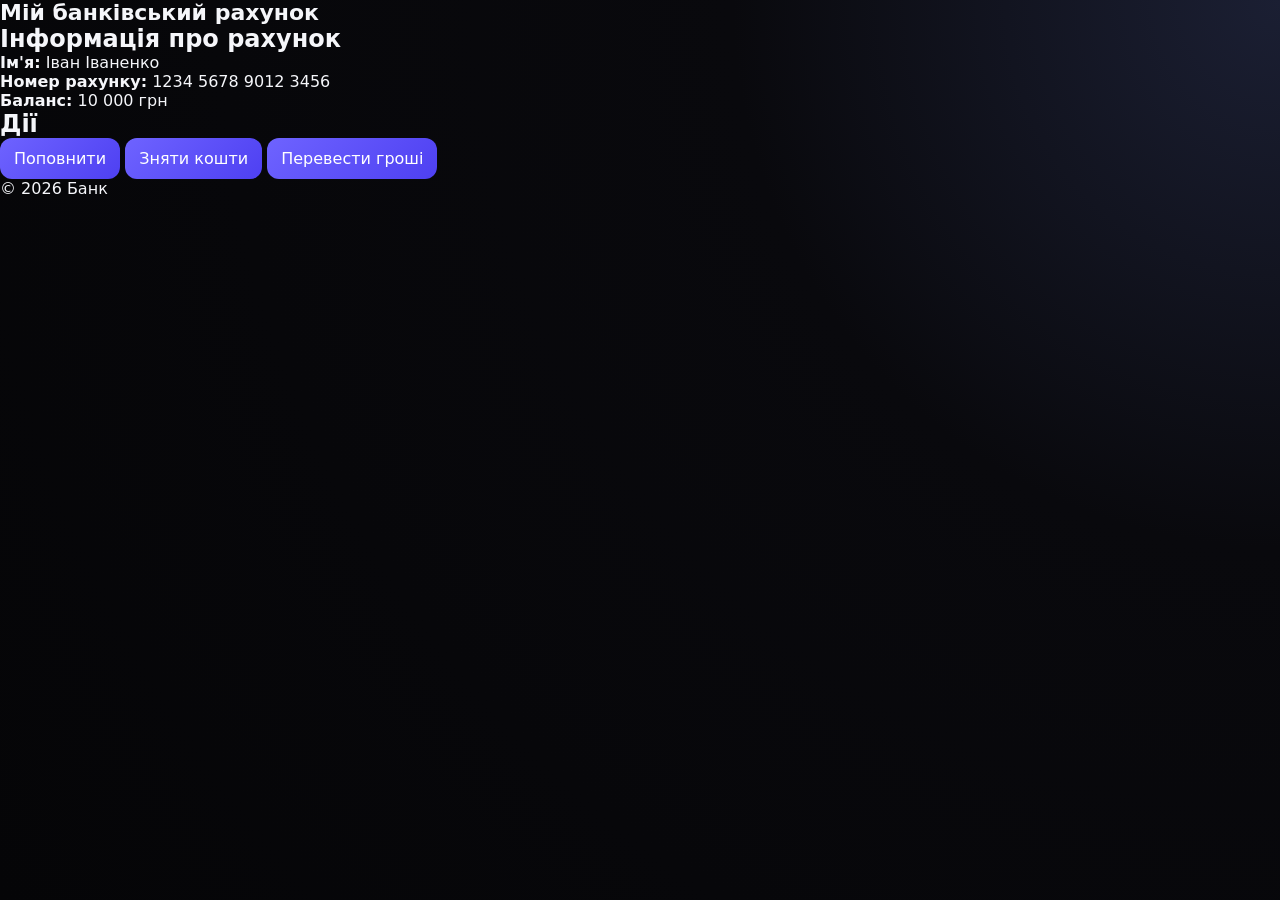
==== index.html @ 3351dd1a "add new files" ====
<!DOCTYPE html>
<html lang="uk">
<head>
    <meta charset="UTF-8">
    <meta name="viewport" content="width=device-width, initial-scale=1.0">
    <title>Банківський рахунок</title>
    
    <!-- Підключення CSS -->
    <link rel="stylesheet" href="style.css">
</head>
<body>

    <header>
        <h1>Мій банківський рахунок</h1>
    </header>

    <main>
        <section class="account-info">
            <h2>Інформація про рахунок</h2>
            <p><strong>Ім'я:</strong> Іван Іваненко</p>
            <p><strong>Номер рахунку:</strong> 1234 5678 9012 3456</p>
            <p><strong>Баланс:</strong> 10 000 грн</p>
        </section>

        <section class="actions">
            <h2>Дії</h2>
            <button>Поповнити</button>
            <button>Зняти кошти</button>
            <button>Перевести гроші</button>
        </section>
        <section history="transfer">
            
        </section>

    </main>

    <footer>
        <p>© 2026 Банк</p>
    </footer>

</body>
</html>
---- style.css ----
:root {
  --bg: #0a0a0d;
  --surface: #121217;
  --card: #17171f;
  --card-soft: #1f1f2a;
  --line: #2b2b39;
  --text: #f5f6fa;
  --muted: #a9adc0;
  --accent: #6e63ff;
  --accent-2: #31d0aa;
  --danger: #ff6a79;
  --radius: 18px;
}

* {
  box-sizing: border-box;
}

body {
  margin: 0;
  font-family: Inter, system-ui, -apple-system, sans-serif;
  background: radial-gradient(circle at top right, #1b1f33, #09090d 35%, #050507 100%);
  color: var(--text);
  min-height: 100vh;
}

.noise {
  position: fixed;
  inset: 0;
  pointer-events: none;
  opacity: 0.18;
  background-image: radial-gradient(rgba(255, 255, 255, 0.08) 0.5px, transparent 0.5px);
  background-size: 3px 3px;
}

.layout {
  position: relative;
  z-index: 1;
  max-width: 1280px;
  margin: 0 auto;
  min-height: 100vh;
  padding: 18px;
  display: grid;
  gap: 16px;
  grid-template-columns: 280px 1fr;
}

.card {
  background: linear-gradient(145deg, rgba(27, 27, 36, 0.95), rgba(18, 18, 24, 0.96));
  border: 1px solid var(--line);
  border-radius: var(--radius);
  box-shadow: 0 10px 32px rgba(0, 0, 0, 0.35);
}

.sidebar {
  padding: 20px;
  display: flex;
  flex-direction: column;
  gap: 18px;
}

.brand {
  display: flex;
  align-items: center;
  gap: 10px;
}

.brand-dot {
  width: 14px;
  height: 14px;
  border-radius: 50%;
  background: linear-gradient(135deg, var(--accent), var(--accent-2));
  box-shadow: 0 0 18px rgba(110, 99, 255, 0.65);
}

h1,
h2,
h3,
p {
  margin: 0;
}

h1 {
  font-size: 22px;
}

h2 {
  font-size: 24px;
}

h3 {
  font-size: 20px;
}

.muted {
  color: var(--muted);
  font-size: 13px;
}

.menu {
  display: grid;
  gap: 8px;
}

.menu-item {
  text-align: left;
  padding: 10px 12px;
  border-radius: 12px;
  border: 1px solid transparent;
  background: transparent;
  color: var(--text);
  opacity: 0.85;
}

.menu-item.active,
.menu-item:hover {
  border-color: #3a3a52;
  background: #1d1d2a;
  opacity: 1;
}

.security-box {
  margin-top: auto;
  background: #141422;
  border: 1px solid #30304a;
  border-radius: 12px;
  padding: 12px;
}

.status {
  margin-top: 4px;
  font-weight: 600;
  color: #8cf9e4;
}

button {
  font: inherit;
  color: white;
  border: none;
  border-radius: 12px;
  padding: 11px 14px;
  cursor: pointer;
  background: linear-gradient(135deg, #6e63ff, #4e40f2);
  transition: transform 0.15s ease, filter 0.15s ease;
}

button:hover {
  transform: translateY(-1px);
  filter: brightness(1.06);
}

button.secondary {
  background: linear-gradient(135deg, #2dd2a8, #13aa86);
}

button.ghost {
  background: transparent;
  border: 1px solid #343447;
}

.content {
  display: flex;
  flex-direction: column;
}

.auth {
  padding: 24px;
}

.two-col {
  display: grid;
  gap: 20px;
  grid-template-columns: repeat(auto-fit, minmax(280px, 1fr));
}

.subtext {
  margin-top: 6px;
  color: var(--muted);
  font-size: 14px;
}

.stack {
  margin-top: 14px;
  display: flex;
  flex-direction: column;
  gap: 10px;
}

label {
  display: flex;
  flex-direction: column;
  gap: 6px;
  font-size: 14px;
  color: var(--muted);
}

input {
  font: inherit;
  border: 1px solid #343447;
  background: #0e0e15;
  color: var(--text);
  border-radius: 12px;
  padding: 10px 12px;
}

input:focus {
  outline: none;
  border-color: #6e63ff;
  box-shadow: 0 0 0 3px rgba(110, 99, 255, 0.2);
}

.overview-grid {
  display: grid;
  grid-template-columns: repeat(auto-fit, minmax(300px, 1fr));
  gap: 16px;
  margin-bottom: 16px;
}

.black-card {
  padding: 24px;
  background: linear-gradient(135deg, #1e1e24, #0f1014 60%, #0b0b10);
}

.card-number {
  margin-top: 16px;
  letter-spacing: 0.12em;
  font-size: 22px;
  font-weight: 700;
}

.card-meta {
  margin-top: 16px;
  display: flex;
  justify-content: space-between;
  color: #d7ddf9;
  font-weight: 600;
}

.balance-card {
  padding: 24px;
  background: linear-gradient(145deg, #221f39, #161628);
}

.balance-card h2 {
  margin: 10px 0;
  font-size: clamp(30px, 4vw, 42px);
}

.actions-grid {
  display: grid;
  grid-template-columns: repeat(auto-fit, minmax(320px, 1fr));
  gap: 16px;
}

.actions-grid .card {
  padding: 22px;
}

.history-list {
  list-style: none;
  padding: 0;
  margin: 14px 0 0;
  display: flex;
  flex-direction: column;
  gap: 10px;
  max-height: 350px;
  overflow: auto;
}

.history-item {
  border: 1px solid #343447;
  border-radius: 12px;
  background: var(--card-soft);
  padding: 12px;
  display: grid;
  gap: 6px;
}

.history-item .amount {
  font-weight: 700;
}

.amount.in {
  color: var(--accent-2);
}

.amount.out {
  color: var(--danger);
}

.message {
  min-height: 22px;
  margin-top: 12px;
  font-weight: 600;
  color: var(--accent-2);
}

.message.error {
  color: var(--danger);
}

.hidden {
  display: none;
}

@media (max-width: 980px) {
  .layout {
    grid-template-columns: 1fr;
  }

  .sidebar {
    order: 2;
  }

  .menu {
    grid-template-columns: repeat(2, minmax(120px, 1fr));
  }
}
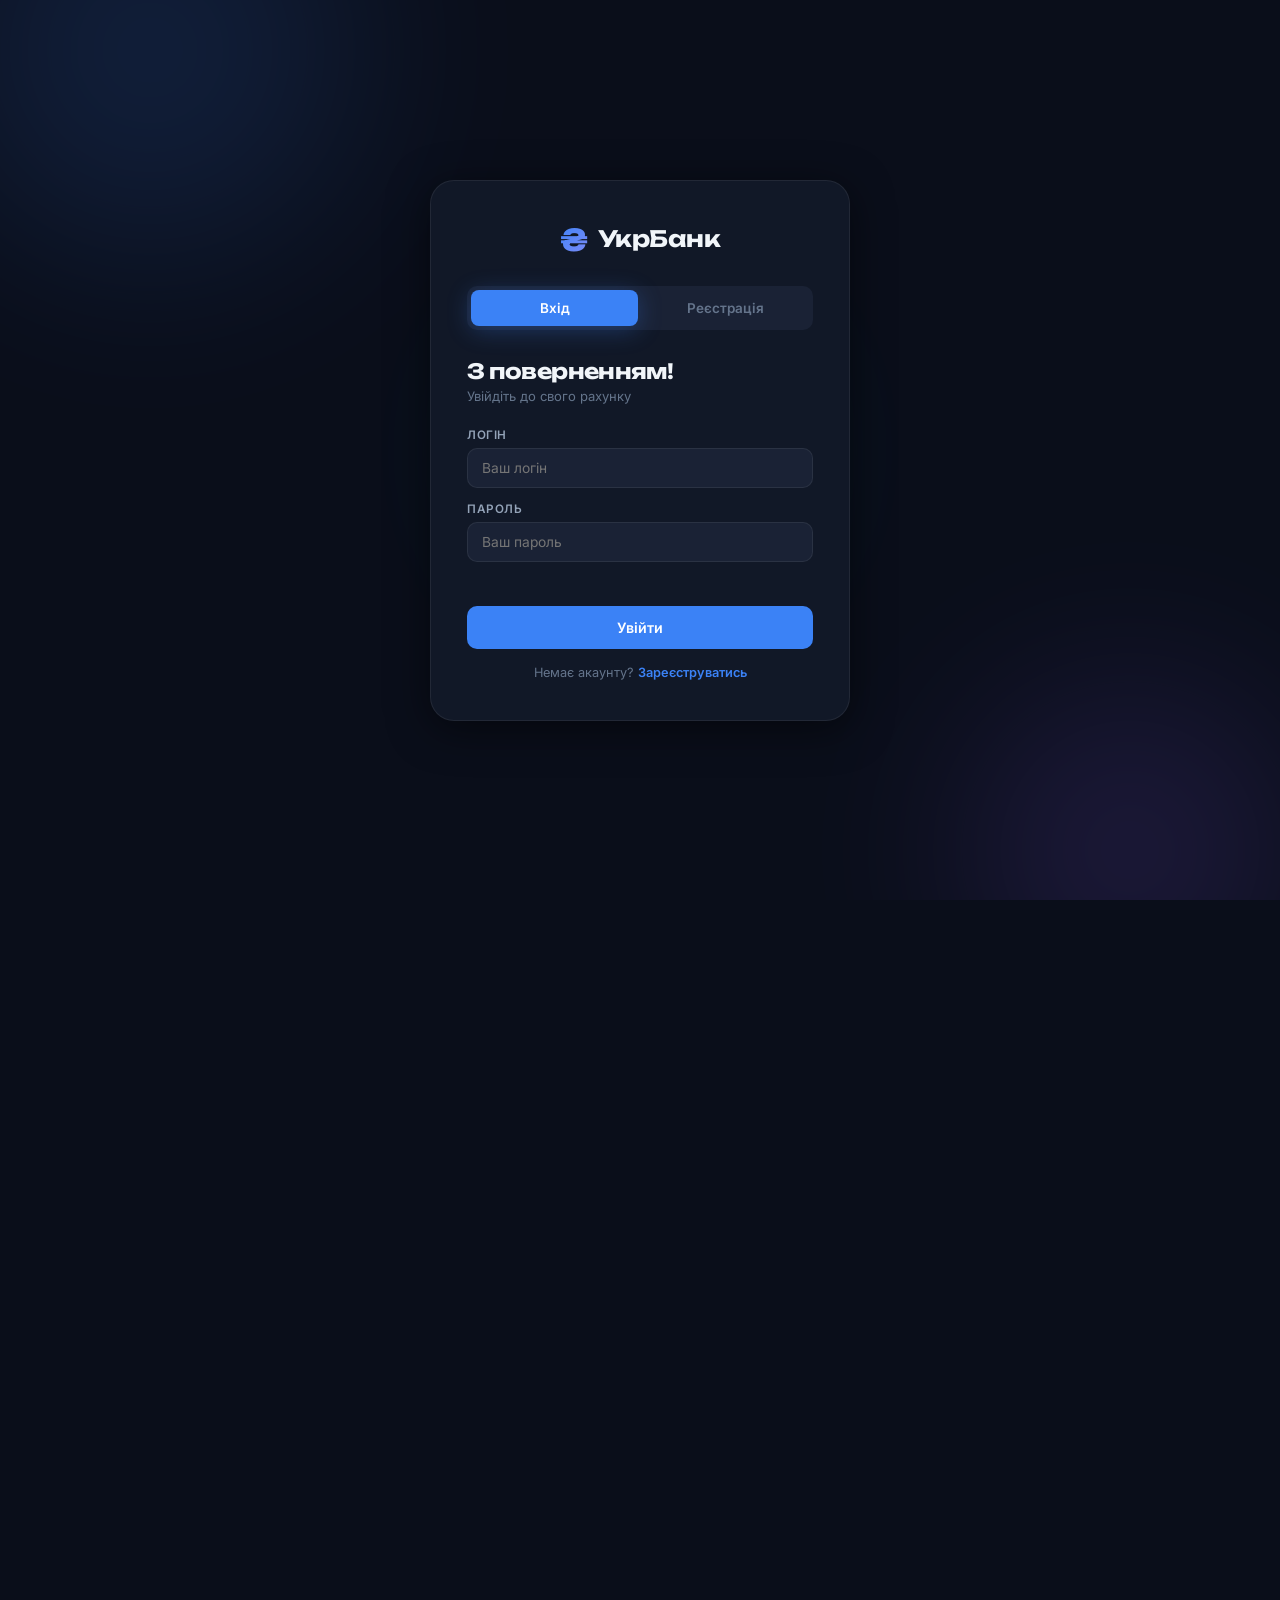
==== commit e168bd0b: "Add all" ====
--- a/index.html
+++ b/index.html
@@ -1,42 +1,387 @@
 <!DOCTYPE html>
 <html lang="uk">
 <head>
-    <meta charset="UTF-8">
-    <meta name="viewport" content="width=device-width, initial-scale=1.0">
-    <title>Банківський рахунок</title>
-    
-    <!-- Підключення CSS -->
-    <link rel="stylesheet" href="style.css">
+  <meta charset="UTF-8" />
+  <meta name="viewport" content="width=device-width, initial-scale=1.0"/>
+  <title>УкрБанк — Мій Рахунок</title>
+  <link rel="stylesheet" href="css/style.css" />
+  <link rel="stylesheet" href="css/auth.css" />
+  <link rel="stylesheet" href="css/dashboard.css" />
+  <link rel="stylesheet" href="css/transactions.css" />
+  <link rel="stylesheet" href="css/animations.css" />
+  <link href="https://fonts.googleapis.com/css2?family=Unbounded:wght@300;400;600;800&family=Inter:wght@300;400;500;600&display=swap" rel="stylesheet"/>
 </head>
 <body>
 
-    <header>
-        <h1>Мій банківський рахунок</h1>
+  <!-- ========== ЕКРАН АВТОРИЗАЦІЇ ========== -->
+  <div id="auth-screen" class="screen active">
+    <div class="auth-bg">
+      <div class="blob blob-1"></div>
+      <div class="blob blob-2"></div>
+      <div class="blob blob-3"></div>
+    </div>
+    <div class="auth-container">
+      <div class="auth-logo">
+        <span class="logo-icon">₴</span>
+        <span class="logo-text">УкрБанк</span>
+      </div>
+      <div class="auth-tabs">
+        <button class="tab-btn active" id="login-tab" onclick="switchTab('login')">Вхід</button>
+        <button class="tab-btn" id="register-tab" onclick="switchTab('register')">Реєстрація</button>
+      </div>
+
+      <!-- Вхід -->
+      <div id="login-form" class="auth-form">
+        <h2>З поверненням!</h2>
+        <p class="auth-sub">Увійдіть до свого рахунку</p>
+        <div class="input-group">
+          <label>Логін</label>
+          <input type="text" id="login-username" placeholder="Ваш логін" autocomplete="off"/>
+        </div>
+        <div class="input-group">
+          <label>Пароль</label>
+          <input type="password" id="login-password" placeholder="Ваш пароль"/>
+        </div>
+        <div id="login-error" class="error-msg"></div>
+        <button class="btn-primary" onclick="loginUser()">Увійти</button>
+        <p class="auth-hint">Немає акаунту? <a onclick="switchTab('register')">Зареєструватись</a></p>
+      </div>
+
+      <!-- Реєстрація -->
+      <div id="register-form" class="auth-form hidden">
+        <h2>Новий акаунт</h2>
+        <p class="auth-sub">Створіть свій банківський профіль</p>
+        <div class="input-group">
+          <label>Ім'я</label>
+          <input type="text" id="reg-name" placeholder="Ваше ім'я"/>
+        </div>
+        <div class="input-group">
+          <label>Логін</label>
+          <input type="text" id="reg-username" placeholder="Придумайте логін"/>
+        </div>
+        <div class="input-group">
+          <label>Пароль</label>
+          <input type="password" id="reg-password" placeholder="Придумайте пароль"/>
+        </div>
+        <div class="input-group">
+          <label>Початковий баланс (₴)</label>
+          <input type="number" id="reg-balance" placeholder="напр. 5000" min="0"/>
+        </div>
+        <div id="reg-error" class="error-msg"></div>
+        <button class="btn-primary" onclick="registerUser()">Зареєструватись</button>
+        <p class="auth-hint">Вже є акаунт? <a onclick="switchTab('login')">Увійти</a></p>
+      </div>
+    </div>
+  </div>
+
+  <!-- ========== ГОЛОВНА ПАНЕЛЬ ========== -->
+  <div id="dashboard-screen" class="screen">
+
+    <!-- Сайдбар -->
+    <nav id="sidebar">
+      <div class="sidebar-logo">
+        <span class="logo-icon">₴</span>
+        <span class="logo-text">УкрБанк</span>
+      </div>
+      <div class="nav-links">
+        <button class="nav-btn active" onclick="showPage('overview')" id="nav-overview">
+          <span class="nav-icon">🏠</span> Огляд
+        </button>
+        <button class="nav-btn" onclick="showPage('transactions')" id="nav-transactions">
+          <span class="nav-icon">💸</span> Операції
+        </button>
+        <button class="nav-btn" onclick="showPage('transfer')" id="nav-transfer">
+          <span class="nav-icon">↔️</span> Переказ
+        </button>
+        <button class="nav-btn" onclick="showPage('accounts')" id="nav-accounts">
+          <span class="nav-icon">💳</span> Рахунки
+        </button>
+        <button class="nav-btn" onclick="showPage('statistics')" id="nav-statistics">
+          <span class="nav-icon">📊</span> Статистика
+        </button>
+        <button class="nav-btn" onclick="showPage('profile')" id="nav-profile">
+          <span class="nav-icon">👤</span> Профіль
+        </button>
+      </div>
+      <button class="nav-btn logout-btn" onclick="logoutUser()">
+        <span class="nav-icon">🚪</span> Вийти
+      </button>
+    </nav>
+
+    <!-- Мобільний хедер -->
+    <header class="mobile-header">
+      <button class="burger" onclick="toggleSidebar()">☰</button>
+      <span class="logo-text">УкрБанк</span>
+      <span id="mobile-balance" class="mobile-bal"></span>
     </header>
 
-    <main>
-        <section class="account-info">
-            <h2>Інформація про рахунок</h2>
-            <p><strong>Ім'я:</strong> Іван Іваненко</p>
-            <p><strong>Номер рахунку:</strong> 1234 5678 9012 3456</p>
-            <p><strong>Баланс:</strong> 10 000 грн</p>
-        </section>
-
-        <section class="actions">
-            <h2>Дії</h2>
-            <button>Поповнити</button>
-            <button>Зняти кошти</button>
-            <button>Перевести гроші</button>
-        </section>
-        <section history="transfer">
-            
-        </section>
+    <!-- Основний контент -->
+    <main id="main-content">
+
+      <!-- ОГЛЯД -->
+      <div id="page-overview" class="page active">
+        <div class="page-header">
+          <div>
+            <h1 id="greeting">Привіт!</h1>
+            <p class="page-sub" id="current-date"></p>
+          </div>
+        </div>
+
+        <div class="cards-row">
+          <div class="balance-card">
+            <div class="card-label">Загальний баланс</div>
+            <div class="card-amount" id="total-balance">₴0.00</div>
+            <div class="card-sub" id="balance-change"></div>
+          </div>
+          <div class="stat-card green">
+            <div class="card-label">Надходження</div>
+            <div class="card-amount small" id="total-income">₴0.00</div>
+            <div class="card-icon">📈</div>
+          </div>
+          <div class="stat-card red">
+            <div class="card-label">Витрати</div>
+            <div class="card-amount small" id="total-expenses">₴0.00</div>
+            <div class="card-icon">📉</div>
+          </div>
+        </div>
+
+        <div class="section-title">Останні операції</div>
+        <div id="recent-transactions" class="transactions-list"></div>
+
+        <div class="quick-actions">
+          <div class="section-title">Швидкі дії</div>
+          <div class="quick-btns">
+            <button class="quick-btn" onclick="openModal('deposit-modal')">
+              <span>➕</span> Поповнення
+            </button>
+            <button class="quick-btn" onclick="openModal('withdraw-modal')">
+              <span>➖</span> Зняття
+            </button>
+            <button class="quick-btn" onclick="showPage('transfer')">
+              <span>↔️</span> Переказ
+            </button>
+            <button class="quick-btn" onclick="showPage('statistics')">
+              <span>📊</span> Статистика
+            </button>
+          </div>
+        </div>
+      </div>
+
+      <!-- ОПЕРАЦІЇ -->
+      <div id="page-transactions" class="page">
+        <div class="page-header">
+          <h1>Всі операції</h1>
+        </div>
+        <div class="filter-bar">
+          <select id="filter-type" onchange="filterTransactions()">
+            <option value="all">Всі типи</option>
+            <option value="income">Надходження</option>
+            <option value="expense">Витрати</option>
+            <option value="transfer">Переказ</option>
+          </select>
+          <select id="filter-category" onchange="filterTransactions()">
+            <option value="all">Всі категорії</option>
+            <option value="Зарплата">Зарплата</option>
+            <option value="Їжа">Їжа</option>
+            <option value="Транспорт">Транспорт</option>
+            <option value="Розваги">Розваги</option>
+            <option value="Комунальні">Комунальні</option>
+            <option value="Інше">Інше</option>
+          </select>
+          <input type="text" id="filter-search" placeholder="Пошук..." oninput="filterTransactions()"/>
+        </div>
+        <div id="all-transactions" class="transactions-list"></div>
+      </div>
+
+      <!-- ПЕРЕКАЗ -->
+      <div id="page-transfer" class="page">
+        <div class="page-header"><h1>Переказ коштів</h1></div>
+        <div class="form-card">
+          <div class="input-group">
+            <label>Кому (логін отримувача)</label>
+            <input type="text" id="transfer-to" placeholder="Введіть логін"/>
+          </div>
+          <div class="input-group">
+            <label>Сума (₴)</label>
+            <input type="number" id="transfer-amount" placeholder="0.00" min="1"/>
+          </div>
+          <div class="input-group">
+            <label>Призначення</label>
+            <input type="text" id="transfer-desc" placeholder="За що платіж?"/>
+          </div>
+          <div id="transfer-error" class="error-msg"></div>
+          <div id="transfer-success" class="success-msg"></div>
+          <button class="btn-primary" onclick="doTransfer()">Переказати</button>
+        </div>
+      </div>
+
+      <!-- РАХУНКИ -->
+      <div id="page-accounts" class="page">
+        <div class="page-header">
+          <h1>Мої рахунки</h1>
+          <button class="btn-secondary" onclick="openModal('add-account-modal')">+ Новий рахунок</button>
+        </div>
+        <div id="accounts-list" class="accounts-grid"></div>
+      </div>
+
+      <!-- СТАТИСТИКА -->
+      <div id="page-statistics" class="page">
+        <div class="page-header"><h1>Статистика</h1></div>
+        <div class="stats-grid">
+          <div class="stat-block">
+            <div class="stat-label">Транзакцій загалом</div>
+            <div class="stat-val" id="stat-total-tx">0</div>
+          </div>
+          <div class="stat-block">
+            <div class="stat-label">Середня витрата</div>
+            <div class="stat-val" id="stat-avg-exp">₴0</div>
+          </div>
+          <div class="stat-block">
+            <div class="stat-label">Найбільше надходження</div>
+            <div class="stat-val" id="stat-max-inc">₴0</div>
+          </div>
+          <div class="stat-block">
+            <div class="stat-label">Найбільша витрата</div>
+            <div class="stat-val" id="stat-max-exp">₴0</div>
+          </div>
+        </div>
+        <div class="section-title">Витрати по категоріях</div>
+        <div id="category-chart" class="category-chart"></div>
+        <div class="section-title" style="margin-top:2rem">Баланс по днях</div>
+        <div id="balance-chart" class="balance-chart"></div>
+      </div>
+
+      <!-- ПРОФІЛЬ -->
+      <div id="page-profile" class="page">
+        <div class="page-header"><h1>Мій профіль</h1></div>
+        <div class="profile-card">
+          <div class="profile-avatar" id="profile-avatar">👤</div>
+          <div class="profile-info">
+            <div class="profile-name" id="profile-name">—</div>
+            <div class="profile-username" id="profile-username">—</div>
+          </div>
+        </div>
+        <div class="form-card">
+          <div class="section-title">Змінити ім'я</div>
+          <div class="input-group">
+            <label>Нове ім'я</label>
+            <input type="text" id="new-name" placeholder="Введіть нове ім'я"/>
+          </div>
+          <button class="btn-primary" onclick="updateName()">Зберегти</button>
+          <div class="section-title" style="margin-top:1.5rem">Змінити пароль</div>
+          <div class="input-group">
+            <label>Старий пароль</label>
+            <input type="password" id="old-password" placeholder="Старий пароль"/>
+          </div>
+          <div class="input-group">
+            <label>Новий пароль</label>
+            <input type="password" id="new-password" placeholder="Новий пароль"/>
+          </div>
+          <div id="profile-msg" class="success-msg"></div>
+          <button class="btn-primary" onclick="updatePassword()">Змінити пароль</button>
+        </div>
+        <div class="danger-zone">
+          <div class="section-title" style="color:#ff4d4d">Небезпечна зона</div>
+          <button class="btn-danger" onclick="deleteAccount()">🗑️ Видалити акаунт</button>
+        </div>
+      </div>
 
     </main>
-
-    <footer>
-        <p>© 2026 Банк</p>
-    </footer>
-
+  </div>
+
+  <!-- ========== МОДАЛЬНІ ВІКНА ========== -->
+  <div id="modal-overlay" class="modal-overlay" onclick="closeAllModals()">
+    <!-- Поповнення -->
+    <div id="deposit-modal" class="modal" onclick="event.stopPropagation()">
+      <div class="modal-header">
+        <h3>Поповнення рахунку</h3>
+        <button class="modal-close" onclick="closeAllModals()">✕</button>
+      </div>
+      <div class="input-group">
+        <label>Сума (₴)</label>
+        <input type="number" id="deposit-amount" placeholder="0.00" min="1"/>
+      </div>
+      <div class="input-group">
+        <label>Категорія</label>
+        <select id="deposit-category">
+          <option value="Зарплата">Зарплата</option>
+          <option value="Інше">Інше</option>
+          <option value="Подарунок">Подарунок</option>
+          <option value="Фріланс">Фріланс</option>
+        </select>
+      </div>
+      <div class="input-group">
+        <label>Опис</label>
+        <input type="text" id="deposit-desc" placeholder="Призначення платежу"/>
+      </div>
+      <div id="deposit-error" class="error-msg"></div>
+      <button class="btn-primary" onclick="doDeposit()">Поповнити</button>
+    </div>
+
+    <!-- Зняття -->
+    <div id="withdraw-modal" class="modal" onclick="event.stopPropagation()">
+      <div class="modal-header">
+        <h3>Зняття коштів</h3>
+        <button class="modal-close" onclick="closeAllModals()">✕</button>
+      </div>
+      <div class="input-group">
+        <label>Сума (₴)</label>
+        <input type="number" id="withdraw-amount" placeholder="0.00" min="1"/>
+      </div>
+      <div class="input-group">
+        <label>Категорія</label>
+        <select id="withdraw-category">
+          <option value="Їжа">Їжа</option>
+          <option value="Транспорт">Транспорт</option>
+          <option value="Розваги">Розваги</option>
+          <option value="Комунальні">Комунальні</option>
+          <option value="Одяг">Одяг</option>
+          <option value="Інше">Інше</option>
+        </select>
+      </div>
+      <div class="input-group">
+        <label>Опис</label>
+        <input type="text" id="withdraw-desc" placeholder="За що платіж?"/>
+      </div>
+      <div id="withdraw-error" class="error-msg"></div>
+      <button class="btn-primary" onclick="doWithdraw()">Зняти</button>
+    </div>
+
+    <!-- Новий рахунок -->
+    <div id="add-account-modal" class="modal" onclick="event.stopPropagation()">
+      <div class="modal-header">
+        <h3>Новий рахунок</h3>
+        <button class="modal-close" onclick="closeAllModals()">✕</button>
+      </div>
+      <div class="input-group">
+        <label>Назва рахунку</label>
+        <input type="text" id="new-account-name" placeholder="напр. Ощадний, Картковий..."/>
+      </div>
+      <div class="input-group">
+        <label>Початковий баланс (₴)</label>
+        <input type="number" id="new-account-balance" placeholder="0.00" min="0"/>
+      </div>
+      <div class="input-group">
+        <label>Колір</label>
+        <div class="color-picker">
+          <span class="color-option selected" style="background:#2563eb" data-color="#2563eb" onclick="selectColor(this)"></span>
+          <span class="color-option" style="background:#16a34a" data-color="#16a34a" onclick="selectColor(this)"></span>
+          <span class="color-option" style="background:#dc2626" data-color="#dc2626" onclick="selectColor(this)"></span>
+          <span class="color-option" style="background:#d97706" data-color="#d97706" onclick="selectColor(this)"></span>
+          <span class="color-option" style="background:#7c3aed" data-color="#7c3aed" onclick="selectColor(this)"></span>
+        </div>
+      </div>
+      <button class="btn-primary" onclick="addAccount()">Додати рахунок</button>
+    </div>
+  </div>
+
+  <!-- Toast notification -->
+  <div id="toast" class="toast"></div>
+
+  <script src="js/storage.js"></script>
+  <script src="js/auth.js"></script>
+  <script src="js/transactions.js"></script>
+  <script src="js/ui.js"></script>
+  <script src="js/app.js"></script>
 </body>
-</html>
+</html>
--- a/css/style.css
+++ b/css/style.css
@@ -0,0 +1,233 @@
+/* ===== БАЗОВІ СТИЛІ ===== */
+*, *::before, *::after { box-sizing: border-box; margin: 0; padding: 0; }
+
+:root {
+  --bg: #0a0e1a;
+  --surface: #111827;
+  --surface2: #1a2235;
+  --surface3: #222d42;
+  --border: rgba(255,255,255,0.07);
+  --border-hover: rgba(255,255,255,0.15);
+  --accent: #3b82f6;
+  --accent2: #60a5fa;
+  --accent-dim: rgba(59,130,246,0.15);
+  --green: #22c55e;
+  --green-dim: rgba(34,197,94,0.12);
+  --red: #ef4444;
+  --red-dim: rgba(239,68,68,0.12);
+  --yellow: #f59e0b;
+  --purple: #8b5cf6;
+  --text: #f1f5f9;
+  --text-muted: #64748b;
+  --text-sub: #94a3b8;
+  --radius: 16px;
+  --radius-sm: 10px;
+  --shadow: 0 8px 40px rgba(0,0,0,0.5);
+  --shadow-accent: 0 4px 24px rgba(59,130,246,0.3);
+  --sidebar-w: 240px;
+  --font-display: 'Unbounded', sans-serif;
+  --font-body: 'Inter', sans-serif;
+  --transition: 0.2s ease;
+}
+
+html, body { height: 100%; font-family: var(--font-body); background: var(--bg); color: var(--text); overflow-x: hidden; font-size: 15px; }
+
+/* ===== ЗАГРУЗОЧНИЙ ЕКРАН ===== */
+#loading-screen {
+  position: fixed; inset: 0; background: var(--bg);
+  display: flex; flex-direction: column; align-items: center; justify-content: center; gap: 32px;
+  z-index: 9999; transition: opacity 0.5s;
+}
+#loading-screen.fade-out { opacity: 0; pointer-events: none; }
+.loader-logo { display: flex; align-items: center; gap: 12px; }
+.loader-logo .logo-icon { font-size: 2.5rem; }
+.loader-logo .logo-text { font-size: 1.8rem; }
+.loader-bar { width: 200px; height: 3px; background: var(--surface2); border-radius: 2px; overflow: hidden; }
+.loader-progress { height: 100%; background: linear-gradient(90deg, var(--accent), var(--purple)); border-radius: 2px; animation: loadProgress 1.2s ease forwards; }
+@keyframes loadProgress { from { width: 0; } to { width: 100%; } }
+
+/* ===== ЕКРАНИ ===== */
+.screen { display: none; min-height: 100vh; }
+.screen.active { display: flex; }
+
+/* ===== КНОПКИ ===== */
+.btn-primary {
+  width: 100%; padding: 13px 24px;
+  background: var(--accent); color: #fff;
+  border: none; border-radius: var(--radius-sm);
+  font-family: var(--font-body); font-size: 0.95rem; font-weight: 600;
+  cursor: pointer; transition: all var(--transition); margin-top: 8px;
+  letter-spacing: 0.01em;
+}
+.btn-primary:hover { background: var(--accent2); transform: translateY(-1px); box-shadow: var(--shadow-accent); }
+.btn-primary:active { transform: translateY(0); box-shadow: none; }
+
+.btn-secondary {
+  padding: 9px 18px; background: transparent;
+  color: var(--accent); border: 1.5px solid var(--accent);
+  border-radius: var(--radius-sm); font-family: var(--font-body);
+  font-size: 0.87rem; font-weight: 600; cursor: pointer; transition: all var(--transition);
+}
+.btn-secondary:hover { background: var(--accent); color: #fff; }
+
+.btn-danger {
+  padding: 11px 22px; background: transparent; color: var(--red);
+  border: 1.5px solid var(--red); border-radius: var(--radius-sm);
+  font-family: var(--font-body); font-size: 0.9rem; font-weight: 600;
+  cursor: pointer; transition: all var(--transition);
+}
+.btn-danger:hover { background: var(--red); color: #fff; }
+
+.icon-btn {
+  width: 38px; height: 38px; border-radius: 50%;
+  background: var(--surface2); border: 1px solid var(--border);
+  color: var(--text-sub); font-size: 1rem; cursor: pointer;
+  transition: all var(--transition); display: flex; align-items: center; justify-content: center;
+}
+.icon-btn:hover { background: var(--accent); border-color: var(--accent); color: #fff; }
+
+.link-btn {
+  background: none; border: none; color: var(--accent);
+  font-size: 0.85rem; font-weight: 600; cursor: pointer;
+  padding: 8px 0; display: block; margin-top: 8px;
+  transition: opacity var(--transition);
+}
+.link-btn:hover { opacity: 0.7; }
+
+/* ===== ІНПУТИ ===== */
+.input-group { margin-bottom: 14px; }
+.input-group label {
+  display: block; font-size: 0.78rem; font-weight: 600;
+  color: var(--text-sub); margin-bottom: 6px;
+  letter-spacing: 0.05em; text-transform: uppercase;
+}
+.input-wrap { position: relative; display: flex; align-items: center; }
+.input-icon {
+  position: absolute; left: 12px; font-size: 0.9rem;
+  pointer-events: none; z-index: 1;
+}
+.input-wrap input, .input-wrap select { padding-left: 36px !important; }
+
+.input-group input,
+.input-group select,
+.input-wrap input,
+.input-wrap select {
+  width: 100%; padding: 11px 14px;
+  background: var(--surface2); border: 1.5px solid var(--border);
+  border-radius: var(--radius-sm); color: var(--text);
+  font-family: var(--font-body); font-size: 0.92rem; outline: none;
+  transition: border var(--transition), box-shadow var(--transition);
+  appearance: none; -webkit-appearance: none;
+}
+.input-group input:focus,
+.input-group select:focus,
+.input-wrap input:focus,
+.input-wrap select:focus {
+  border-color: var(--accent);
+  box-shadow: 0 0 0 3px rgba(59,130,246,0.12);
+  background: var(--surface3);
+}
+.input-group select option, .input-wrap select option { background: var(--surface2); }
+
+.eye-btn {
+  position: absolute; right: 10px; background: none; border: none;
+  color: var(--text-muted); cursor: pointer; font-size: 0.9rem; padding: 4px;
+}
+
+/* Швидкі суми */
+.quick-amounts {
+  display: flex; gap: 6px; margin-bottom: 14px; flex-wrap: wrap;
+}
+.quick-amounts button {
+  padding: 6px 12px; background: var(--surface2);
+  border: 1px solid var(--border); border-radius: 6px;
+  color: var(--text-sub); font-size: 0.8rem; cursor: pointer;
+  font-family: var(--font-body); transition: all var(--transition);
+}
+.quick-amounts button:hover { background: var(--accent-dim); border-color: var(--accent); color: var(--accent2); }
+
+/* ===== ПІДКАЗКИ ===== */
+.field-hint { font-size: 0.78rem; margin-top: 5px; min-height: 16px; }
+.field-hint.ok { color: var(--green); }
+.field-hint.err { color: var(--red); }
+.field-hint.loading { color: var(--text-muted); }
+
+.error-msg { color: var(--red); font-size: 0.83rem; min-height: 18px; margin-bottom: 4px; }
+.success-msg { color: var(--green); font-size: 0.83rem; min-height: 18px; margin-bottom: 4px; }
+
+/* Міцність пароля */
+.password-strength {
+  height: 4px; border-radius: 2px; margin-top: 6px;
+  background: var(--surface2); overflow: hidden; position: relative;
+}
+.password-strength::after {
+  content: ''; position: absolute; left: 0; top: 0; height: 100%;
+  border-radius: 2px; transition: width 0.3s, background 0.3s;
+  width: var(--strength, 0%); background: var(--strength-color, var(--red));
+}
+
+/* ===== TOAST ===== */
+.toast {
+  position: fixed; bottom: 24px; left: 50%;
+  transform: translateX(-50%) translateY(100px);
+  background: var(--surface3); color: var(--text);
+  padding: 11px 28px; border-radius: 50px; font-size: 0.88rem; font-weight: 500;
+  border: 1px solid var(--border-hover); box-shadow: var(--shadow);
+  z-index: 9999; transition: transform 0.35s cubic-bezier(.34,1.56,.64,1), opacity 0.3s;
+  opacity: 0; pointer-events: none; white-space: nowrap;
+}
+.toast.show { transform: translateX(-50%) translateY(0); opacity: 1; }
+.toast.success { border-color: rgba(34,197,94,0.4); }
+.toast.error { border-color: rgba(239,68,68,0.4); }
+
+/* ===== CUSTOM CONFIRM ===== */
+.confirm-overlay {
+  display: none; position: fixed; inset: 0;
+  background: rgba(0,0,0,0.75); backdrop-filter: blur(4px);
+  z-index: 10000; align-items: center; justify-content: center;
+}
+.confirm-overlay.open { display: flex; }
+.confirm-box {
+  background: var(--surface); border: 1px solid var(--border);
+  border-radius: 20px; padding: 32px 28px; text-align: center;
+  max-width: 340px; width: 90%; box-shadow: var(--shadow);
+  animation: slideUp 0.25s ease;
+}
+.confirm-icon { font-size: 2.5rem; margin-bottom: 12px; }
+.confirm-msg { font-size: 1rem; font-weight: 500; margin-bottom: 24px; line-height: 1.5; }
+.confirm-btns { display: flex; gap: 10px; justify-content: center; }
+.confirm-btns button { flex: 1; }
+
+/* ===== ЛОГОТИП ===== */
+.logo-icon {
+  font-family: var(--font-display); font-size: 1.4rem; font-weight: 800;
+  background: linear-gradient(135deg, var(--accent), #818cf8);
+  -webkit-background-clip: text; -webkit-text-fill-color: transparent;
+}
+.logo-text {
+  font-family: var(--font-display); font-weight: 700; font-size: 1.1rem;
+  letter-spacing: -0.02em; color: var(--text);
+}
+
+/* ===== СЕКЦІЯ ===== */
+.section-title {
+  font-family: var(--font-display); font-size: 0.72rem; font-weight: 600;
+  text-transform: uppercase; letter-spacing: 0.1em;
+  color: var(--text-muted); margin: 20px 0 10px;
+}
+
+/* ===== ФОРМА КАРТКА ===== */
+.form-card {
+  background: var(--surface); border: 1px solid var(--border);
+  border-radius: var(--radius); padding: 24px; max-width: 480px;
+}
+
+/* ===== СКРОЛБАР ===== */
+::-webkit-scrollbar { width: 5px; }
+::-webkit-scrollbar-track { background: transparent; }
+::-webkit-scrollbar-thumb { background: var(--surface2); border-radius: 3px; }
+::-webkit-scrollbar-thumb:hover { background: var(--accent); }
+
+@media (max-width: 768px) {
+  .form-card { max-width: 100%; }
+}
--- a/css/auth.css
+++ b/css/auth.css
@@ -0,0 +1,120 @@
+/* ===== АВТОРИЗАЦІЯ ===== */
+#auth-screen {
+  align-items: center;
+  justify-content: center;
+  position: relative;
+  overflow: hidden;
+  background: var(--bg);
+}
+
+.auth-bg {
+  position: absolute;
+  inset: 0;
+  overflow: hidden;
+  pointer-events: none;
+}
+
+.blob {
+  position: absolute;
+  border-radius: 50%;
+  filter: blur(80px);
+  opacity: 0.18;
+  animation: blobFloat 8s ease-in-out infinite;
+}
+.blob-1 {
+  width: 500px; height: 500px;
+  background: radial-gradient(circle, #3b82f6, transparent);
+  top: -200px; left: -100px;
+  animation-delay: 0s;
+}
+.blob-2 {
+  width: 400px; height: 400px;
+  background: radial-gradient(circle, #8b5cf6, transparent);
+  bottom: -150px; right: -50px;
+  animation-delay: 3s;
+}
+.blob-3 {
+  width: 300px; height: 300px;
+  background: radial-gradient(circle, #06b6d4, transparent);
+  top: 50%; left: 50%;
+  transform: translate(-50%, -50%);
+  animation-delay: 1.5s;
+}
+
+.auth-container {
+  position: relative;
+  z-index: 1;
+  width: 420px;
+  max-width: 95vw;
+  background: var(--surface);
+  border: 1px solid var(--border);
+  border-radius: 24px;
+  padding: 40px 36px;
+  box-shadow: var(--shadow);
+}
+
+.auth-logo {
+  display: flex;
+  align-items: center;
+  gap: 10px;
+  justify-content: center;
+  margin-bottom: 28px;
+}
+.auth-logo .logo-icon { font-size: 2rem; }
+.auth-logo .logo-text { font-size: 1.5rem; }
+
+.auth-tabs {
+  display: flex;
+  background: var(--surface2);
+  border-radius: var(--radius-sm);
+  padding: 4px;
+  margin-bottom: 28px;
+  gap: 4px;
+}
+.tab-btn {
+  flex: 1;
+  padding: 10px;
+  border: none;
+  background: transparent;
+  color: var(--text-muted);
+  font-family: var(--font-body);
+  font-size: 0.9rem;
+  font-weight: 600;
+  border-radius: 8px;
+  cursor: pointer;
+  transition: all 0.2s;
+}
+.tab-btn.active {
+  background: var(--accent);
+  color: #fff;
+  box-shadow: var(--shadow-accent);
+}
+
+.auth-form h2 {
+  font-family: var(--font-display);
+  font-size: 1.4rem;
+  font-weight: 700;
+  margin-bottom: 4px;
+  letter-spacing: -0.03em;
+}
+.auth-sub {
+  color: var(--text-muted);
+  font-size: 0.87rem;
+  margin-bottom: 24px;
+}
+
+.auth-hint {
+  text-align: center;
+  font-size: 0.85rem;
+  color: var(--text-muted);
+  margin-top: 16px;
+}
+.auth-hint a {
+  color: var(--accent);
+  cursor: pointer;
+  font-weight: 600;
+  text-decoration: none;
+}
+.auth-hint a:hover { text-decoration: underline; }
+
+.hidden { display: none !important; }
--- a/css/dashboard.css
+++ b/css/dashboard.css
@@ -0,0 +1,390 @@
+/* ===== DASHBOARD ===== */
+#dashboard-screen {
+  flex-direction: row;
+  min-height: 100vh;
+  background: var(--bg);
+}
+
+/* ===== SIDEBAR ===== */
+#sidebar {
+  width: var(--sidebar-w);
+  min-height: 100vh;
+  background: var(--surface);
+  border-right: 1px solid var(--border);
+  display: flex;
+  flex-direction: column;
+  padding: 24px 16px;
+  position: fixed;
+  top: 0; left: 0;
+  z-index: 100;
+  transition: transform 0.3s ease;
+}
+
+.sidebar-logo {
+  display: flex;
+  align-items: center;
+  gap: 10px;
+  padding: 8px 12px 28px;
+  border-bottom: 1px solid var(--border);
+  margin-bottom: 16px;
+}
+
+.nav-links { flex: 1; display: flex; flex-direction: column; gap: 4px; }
+
+.nav-btn {
+  display: flex;
+  align-items: center;
+  gap: 12px;
+  padding: 12px 16px;
+  background: transparent;
+  border: none;
+  border-radius: var(--radius-sm);
+  color: var(--text-muted);
+  font-family: var(--font-body);
+  font-size: 0.9rem;
+  font-weight: 500;
+  cursor: pointer;
+  width: 100%;
+  text-align: left;
+  transition: all 0.2s;
+}
+.nav-btn:hover { background: var(--surface2); color: var(--text); }
+.nav-btn.active {
+  background: rgba(59,130,246,0.15);
+  color: var(--accent);
+  font-weight: 600;
+}
+.nav-icon { font-size: 1.15rem; flex-shrink: 0; }
+
+.logout-btn {
+  margin-top: 16px;
+  border-top: 1px solid var(--border);
+  padding-top: 20px;
+  color: var(--red) !important;
+}
+.logout-btn:hover { background: rgba(239,68,68,0.1) !important; }
+
+/* ===== MAIN CONTENT ===== */
+#main-content {
+  margin-left: var(--sidebar-w);
+  flex: 1;
+  min-height: 100vh;
+  padding: 32px 36px;
+  overflow-y: auto;
+}
+
+/* ===== PAGE ===== */
+.page { display: none; animation: fadeIn 0.3s ease; }
+.page.active { display: block; }
+
+.page-header {
+  display: flex;
+  align-items: flex-end;
+  justify-content: space-between;
+  margin-bottom: 28px;
+}
+.page-header h1 {
+  font-family: var(--font-display);
+  font-size: 1.7rem;
+  font-weight: 700;
+  letter-spacing: -0.04em;
+  line-height: 1.2;
+}
+.page-sub { color: var(--text-muted); font-size: 0.85rem; margin-top: 4px; }
+
+/* ===== КАРТОЧКИ БАЛАНСУ ===== */
+.cards-row {
+  display: grid;
+  grid-template-columns: 1.6fr 1fr 1fr;
+  gap: 16px;
+  margin-bottom: 28px;
+}
+
+.balance-card {
+  background: linear-gradient(135deg, #1d4ed8 0%, #3b82f6 50%, #60a5fa 100%);
+  border-radius: var(--radius);
+  padding: 28px 24px;
+  box-shadow: 0 8px 32px rgba(59,130,246,0.3);
+  position: relative;
+  overflow: hidden;
+}
+.balance-card::after {
+  content: '';
+  position: absolute;
+  top: -40px; right: -40px;
+  width: 120px; height: 120px;
+  background: rgba(255,255,255,0.06);
+  border-radius: 50%;
+}
+
+.card-label {
+  font-size: 0.78rem;
+  font-weight: 500;
+  text-transform: uppercase;
+  letter-spacing: 0.08em;
+  opacity: 0.75;
+  margin-bottom: 10px;
+}
+.card-amount {
+  font-family: var(--font-display);
+  font-size: 2rem;
+  font-weight: 700;
+  letter-spacing: -0.04em;
+  line-height: 1;
+}
+.card-amount.small { font-size: 1.4rem; }
+.card-sub { font-size: 0.82rem; opacity: 0.7; margin-top: 8px; }
+
+.stat-card {
+  background: var(--surface);
+  border: 1px solid var(--border);
+  border-radius: var(--radius);
+  padding: 22px 20px;
+  position: relative;
+  overflow: hidden;
+  display: flex;
+  flex-direction: column;
+  justify-content: space-between;
+}
+.stat-card.green { border-left: 3px solid var(--green); }
+.stat-card.red { border-left: 3px solid var(--red); }
+.stat-card.green .card-amount { color: var(--green); }
+.stat-card.red .card-amount { color: var(--red); }
+.card-icon { font-size: 1.5rem; margin-top: 8px; opacity: 0.6; }
+
+/* ===== ШВИДКІ ДІЇ ===== */
+.quick-btns {
+  display: grid;
+  grid-template-columns: repeat(4, 1fr);
+  gap: 12px;
+  margin-bottom: 24px;
+}
+.quick-btn {
+  display: flex;
+  flex-direction: column;
+  align-items: center;
+  gap: 8px;
+  padding: 20px 12px;
+  background: var(--surface);
+  border: 1px solid var(--border);
+  border-radius: var(--radius);
+  color: var(--text);
+  font-family: var(--font-body);
+  font-size: 0.85rem;
+  font-weight: 500;
+  cursor: pointer;
+  transition: all 0.2s;
+}
+.quick-btn span { font-size: 1.5rem; }
+.quick-btn:hover {
+  border-color: var(--accent);
+  background: rgba(59,130,246,0.08);
+  transform: translateY(-2px);
+  box-shadow: var(--shadow-accent);
+}
+
+/* ===== РАХУНКИ СПИСОК ===== */
+.accounts-grid {
+  display: grid;
+  grid-template-columns: repeat(auto-fill, minmax(260px, 1fr));
+  gap: 16px;
+}
+.account-card {
+  border-radius: var(--radius);
+  padding: 24px;
+  position: relative;
+  overflow: hidden;
+  cursor: default;
+  transition: transform 0.2s;
+  color: #fff;
+}
+.account-card:hover { transform: translateY(-3px); }
+.account-card::after {
+  content: '';
+  position: absolute;
+  top: -30px; right: -30px;
+  width: 90px; height: 90px;
+  background: rgba(255,255,255,0.08);
+  border-radius: 50%;
+}
+.account-name { font-weight: 600; font-size: 1rem; opacity: 0.85; }
+.account-balance {
+  font-family: var(--font-display);
+  font-size: 1.6rem;
+  font-weight: 700;
+  margin: 12px 0 4px;
+  letter-spacing: -0.04em;
+}
+.account-number { font-size: 0.75rem; opacity: 0.6; font-family: monospace; letter-spacing: 0.1em; }
+.account-actions { display: flex; gap: 8px; margin-top: 16px; }
+.account-actions button {
+  padding: 6px 14px;
+  border: 1px solid rgba(255,255,255,0.3);
+  background: rgba(255,255,255,0.1);
+  color: #fff;
+  border-radius: 6px;
+  font-size: 0.78rem;
+  cursor: pointer;
+  transition: all 0.2s;
+  font-family: var(--font-body);
+}
+.account-actions button:hover { background: rgba(255,255,255,0.25); }
+
+/* ===== МОБІЛЬНИЙ ХЕДЕР ===== */
+.mobile-header {
+  display: none;
+  position: fixed;
+  top: 0; left: 0; right: 0;
+  height: 56px;
+  background: var(--surface);
+  border-bottom: 1px solid var(--border);
+  align-items: center;
+  justify-content: space-between;
+  padding: 0 16px;
+  z-index: 95;
+}
+.burger {
+  background: none;
+  border: none;
+  color: var(--text);
+  font-size: 1.3rem;
+  cursor: pointer;
+  padding: 6px;
+}
+.mobile-bal { font-family: var(--font-display); font-size: 0.95rem; font-weight: 600; color: var(--accent); }
+
+/* ===== ПРОФІЛЬ ===== */
+.profile-card {
+  display: flex;
+  align-items: center;
+  gap: 20px;
+  background: var(--surface);
+  border: 1px solid var(--border);
+  border-radius: var(--radius);
+  padding: 28px 24px;
+  margin-bottom: 24px;
+  max-width: 500px;
+}
+.profile-avatar {
+  width: 64px; height: 64px;
+  background: linear-gradient(135deg, var(--accent), #8b5cf6);
+  border-radius: 50%;
+  display: flex;
+  align-items: center;
+  justify-content: center;
+  font-size: 2rem;
+  flex-shrink: 0;
+}
+.profile-name {
+  font-family: var(--font-display);
+  font-size: 1.2rem;
+  font-weight: 700;
+}
+.profile-username { color: var(--text-muted); font-size: 0.85rem; margin-top: 4px; }
+
+.danger-zone {
+  margin-top: 32px;
+  max-width: 500px;
+  background: rgba(239,68,68,0.05);
+  border: 1px solid rgba(239,68,68,0.2);
+  border-radius: var(--radius);
+  padding: 24px;
+}
+
+/* ===== СТАТИСТИКА ===== */
+.stats-grid {
+  display: grid;
+  grid-template-columns: repeat(4, 1fr);
+  gap: 14px;
+  margin-bottom: 8px;
+}
+.stat-block {
+  background: var(--surface);
+  border: 1px solid var(--border);
+  border-radius: var(--radius);
+  padding: 20px;
+  text-align: center;
+}
+.stat-label { font-size: 0.78rem; color: var(--text-muted); text-transform: uppercase; letter-spacing: 0.06em; margin-bottom: 8px; }
+.stat-val {
+  font-family: var(--font-display);
+  font-size: 1.4rem;
+  font-weight: 700;
+  color: var(--accent);
+}
+
+.category-chart { display: flex; flex-direction: column; gap: 10px; }
+.cat-row { display: flex; align-items: center; gap: 12px; }
+.cat-name { width: 120px; font-size: 0.85rem; color: var(--text-sub); flex-shrink: 0; }
+.cat-bar-wrap { flex: 1; background: var(--surface2); border-radius: 4px; height: 8px; overflow: hidden; }
+.cat-bar { height: 100%; border-radius: 4px; background: var(--accent); transition: width 1s ease; }
+.cat-amount { width: 80px; text-align: right; font-size: 0.82rem; color: var(--text-muted); }
+
+.balance-chart {
+  background: var(--surface);
+  border: 1px solid var(--border);
+  border-radius: var(--radius);
+  padding: 20px;
+  min-height: 120px;
+  display: flex;
+  align-items: flex-end;
+  gap: 6px;
+  overflow-x: auto;
+}
+.bar-col { display: flex; flex-direction: column; align-items: center; gap: 4px; min-width: 40px; }
+.bar-value { background: linear-gradient(to top, var(--accent), #818cf8); border-radius: 4px 4px 0 0; width: 24px; transition: height 0.8s ease; }
+.bar-label { font-size: 0.65rem; color: var(--text-muted); white-space: nowrap; }
+
+/* ===== COLOR PICKER ===== */
+.color-picker { display: flex; gap: 10px; margin-top: 6px; }
+.color-option {
+  width: 32px; height: 32px;
+  border-radius: 50%;
+  cursor: pointer;
+  border: 3px solid transparent;
+  transition: border 0.2s, transform 0.2s;
+}
+.color-option.selected { border-color: #fff; transform: scale(1.15); }
+
+/* ===== FILTER BAR ===== */
+.filter-bar {
+  display: flex;
+  gap: 12px;
+  margin-bottom: 20px;
+  flex-wrap: wrap;
+}
+.filter-bar select,
+.filter-bar input {
+  padding: 10px 14px;
+  background: var(--surface);
+  border: 1.5px solid var(--border);
+  border-radius: var(--radius-sm);
+  color: var(--text);
+  font-family: var(--font-body);
+  font-size: 0.88rem;
+  outline: none;
+  cursor: pointer;
+  transition: border 0.2s;
+  appearance: none;
+  -webkit-appearance: none;
+}
+.filter-bar select:focus,
+.filter-bar input:focus { border-color: var(--accent); }
+.filter-bar input { flex: 1; min-width: 180px; }
+
+/* ===== RESPONSIVE ===== */
+@media (max-width: 900px) {
+  .cards-row { grid-template-columns: 1fr 1fr; }
+  .balance-card { grid-column: 1 / -1; }
+  .stats-grid { grid-template-columns: 1fr 1fr; }
+  .quick-btns { grid-template-columns: 1fr 1fr; }
+}
+
+@media (max-width: 768px) {
+  #sidebar { transform: translateX(-100%); }
+  #sidebar.open { transform: translateX(0); }
+  .mobile-header { display: flex; }
+  #main-content { margin-left: 0; padding: 16px; padding-top: 72px; }
+  .cards-row { grid-template-columns: 1fr; }
+  .stats-grid { grid-template-columns: 1fr 1fr; }
+}
